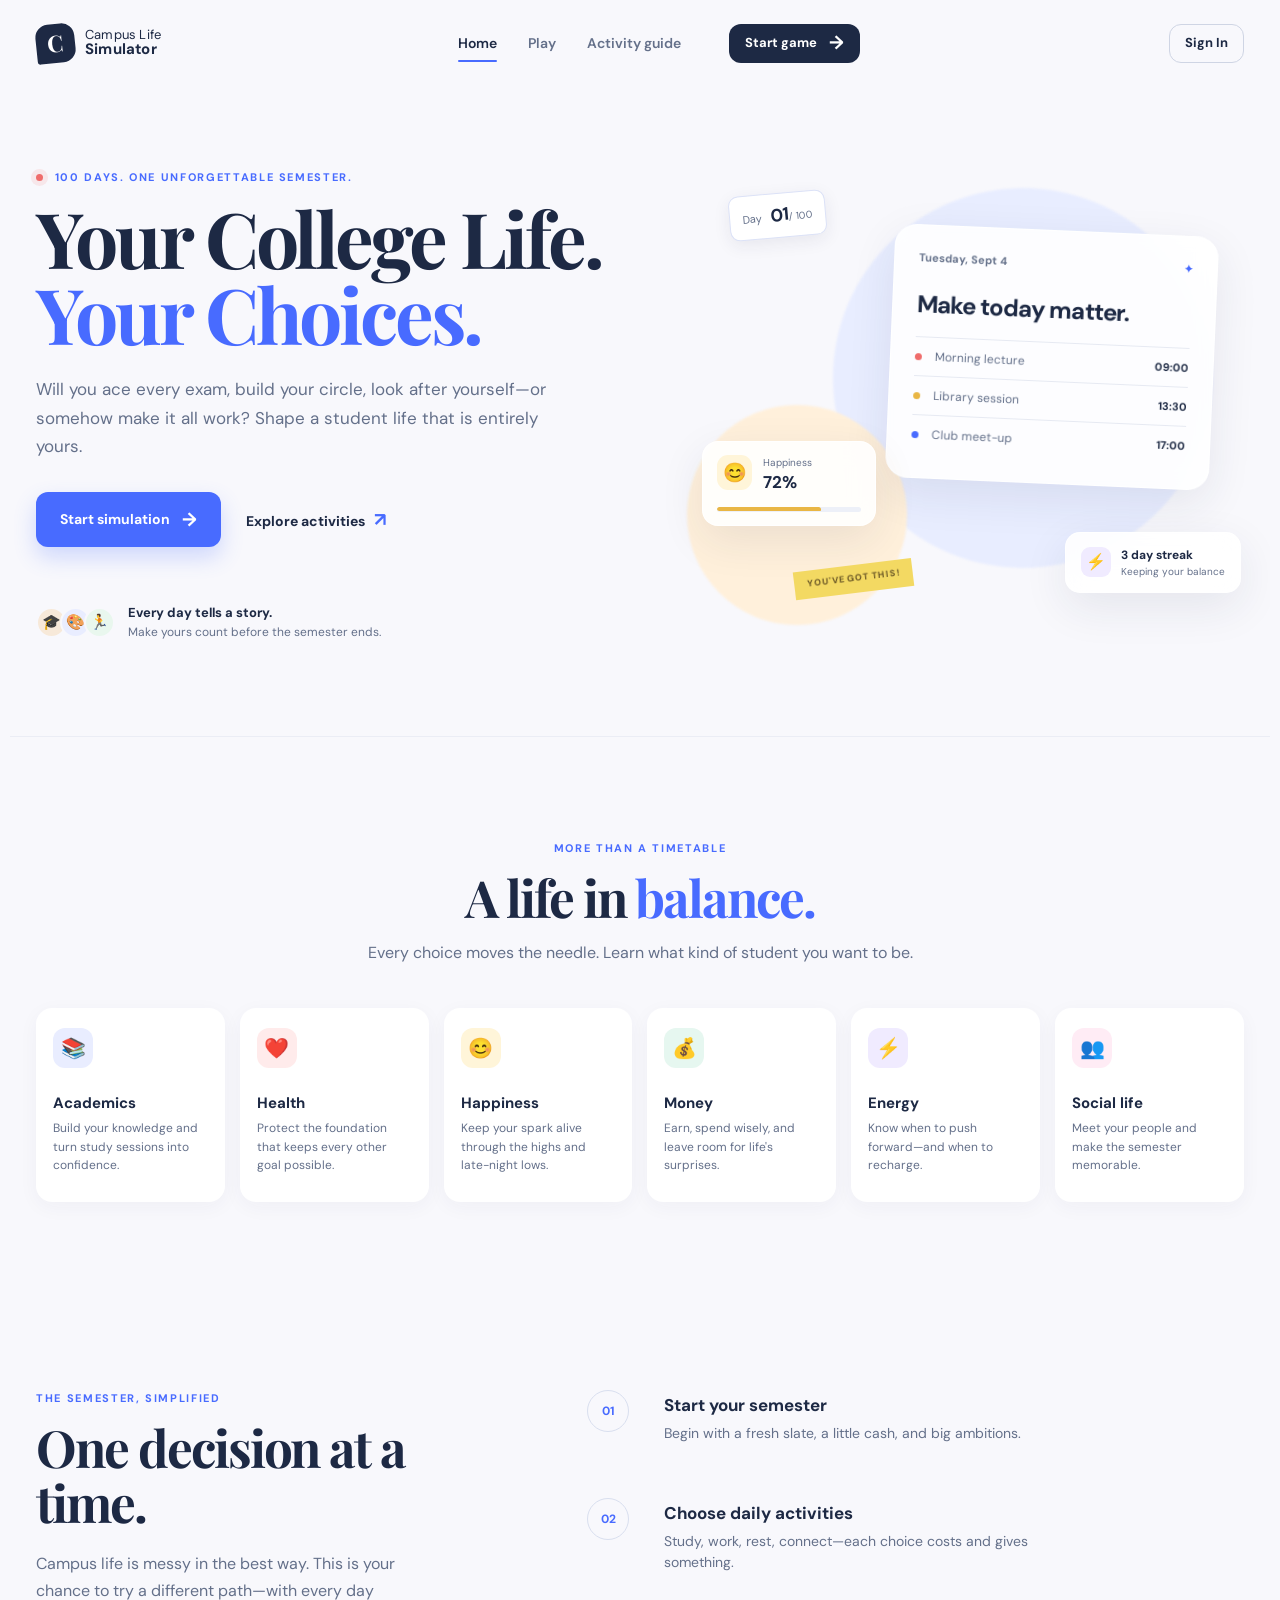
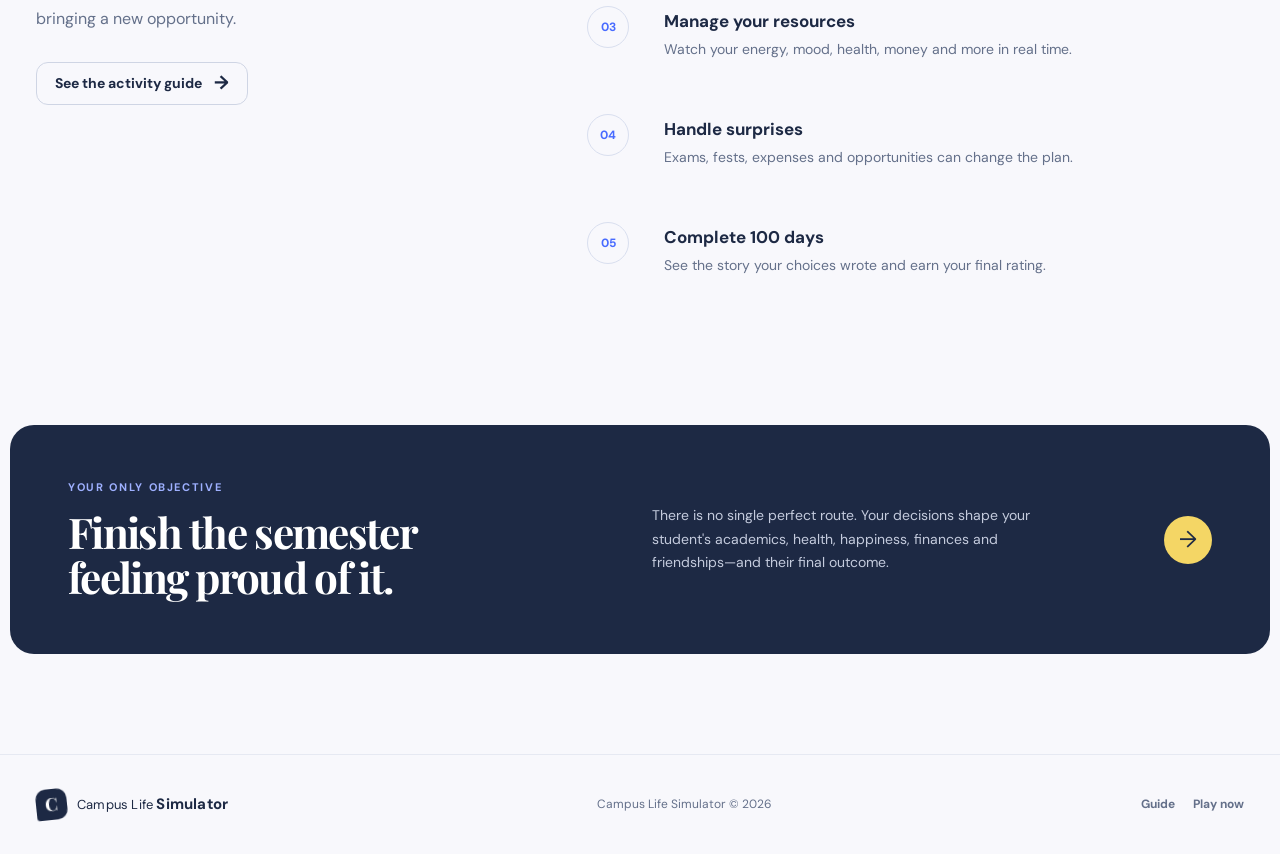
==== index.html @ 1b904d37 "Initial commit" ====
<!DOCTYPE html>
<html lang="en">
<head>
  <meta charset="UTF-8">
  <meta name="viewport" content="width=device-width, initial-scale=1.0">
  <meta name="description" content="Campus Life Simulator — balance your student life across 100 unforgettable days.">
  <title>Campus Life Simulator | Your Choices Matter</title>
  <link rel="preconnect" href="https://fonts.googleapis.com">
  <link rel="preconnect" href="https://fonts.gstatic.com" crossorigin>
  <link href="https://fonts.googleapis.com/css2?family=DM+Sans:wght@400;500;600;700&family=Playfair+Display:wght@600;700&display=swap" rel="stylesheet">
  <link rel="stylesheet" href="style.css">
</head>
<body data-page="home">
  <header class="site-header">
    <a class="brand" href="index.html" aria-label="Campus Life Simulator home"><span class="brand-mark">C</span><span>Campus Life<br><strong>Simulator</strong></span></a>
    <nav class="site-nav" aria-label="Primary navigation">
      <a class="active" href="index.html">Home</a>
      <a href="game.html">Play</a>
      <a href="activities.html">Activity guide</a>
    </nav>
    <button class="btn btn-small btn-dark" type="button" data-start-game>Start game <span>→</span></button>
  </header>

  <main>
    <section class="hero">
      <div class="hero-copy">
        <p class="eyebrow"><span class="pulse-dot"></span> 100 days. One unforgettable semester.</p>
        <h1>Your College Life.<br><em>Your Choices.</em></h1>
        <p class="hero-text">Will you ace every exam, build your circle, look after yourself—or somehow make it all work? Shape a student life that is entirely yours.</p>
        <div class="hero-actions">
          <button class="btn btn-primary btn-large" type="button" data-start-game>Start simulation <span>→</span></button>
          <a class="text-link" href="activities.html">Explore activities <span>↗</span></a>
        </div>
        <div class="hero-proof">
          <div class="avatar-stack" aria-hidden="true"><span>🎓</span><span>🎨</span><span>🏃</span></div>
          <p><strong>Every day tells a story.</strong><br>Make yours count before the semester ends.</p>
        </div>
      </div>
      <div class="hero-scene" aria-label="A snapshot of campus life">
        <div class="scene-orb orb-one"></div><div class="scene-orb orb-two"></div>
        <div class="day-chip">Day <strong>01</strong><span>/ 100</span></div>
        <div class="scene-card planner-card">
          <div class="card-topline"><span>Tuesday, Sept 4</span><span class="tiny-icon">✦</span></div>
          <h2>Make today matter.</h2>
          <div class="mini-task"><span class="task-dot coral"></span><span>Morning lecture</span><time>09:00</time></div>
          <div class="mini-task"><span class="task-dot gold"></span><span>Library session</span><time>13:30</time></div>
          <div class="mini-task"><span class="task-dot blue"></span><span>Club meet-up</span><time>17:00</time></div>
        </div>
        <div class="scene-card stat-float">
          <span class="floating-emoji">😊</span><div><small>Happiness</small><strong>72%</strong></div>
          <div class="tiny-bar"><i style="width:72%"></i></div>
        </div>
        <div class="scene-card streak-float"><span>⚡</span><div><strong>3 day streak</strong><small>Keeping your balance</small></div></div>
        <div class="tape-label">YOU'VE GOT THIS!</div>
      </div>
    </section>

    <section class="section feature-section" id="features">
      <div class="section-heading centered">
        <p class="eyebrow">More than a timetable</p>
        <h2>A life in <em>balance.</em></h2>
        <p>Every choice moves the needle. Learn what kind of student you want to be.</p>
      </div>
      <div class="feature-grid">
        <article class="feature-card accent-blue"><span class="feature-icon">📚</span><h3>Academics</h3><p>Build your knowledge and turn study sessions into confidence.</p></article>
        <article class="feature-card accent-red"><span class="feature-icon">❤️</span><h3>Health</h3><p>Protect the foundation that keeps every other goal possible.</p></article>
        <article class="feature-card accent-yellow"><span class="feature-icon">😊</span><h3>Happiness</h3><p>Keep your spark alive through the highs and late-night lows.</p></article>
        <article class="feature-card accent-green"><span class="feature-icon">💰</span><h3>Money</h3><p>Earn, spend wisely, and leave room for life's surprises.</p></article>
        <article class="feature-card accent-purple"><span class="feature-icon">⚡</span><h3>Energy</h3><p>Know when to push forward—and when to recharge.</p></article>
        <article class="feature-card accent-pink"><span class="feature-icon">👥</span><h3>Social life</h3><p>Meet your people and make the semester memorable.</p></article>
      </div>
    </section>

    <section class="section how-section">
      <div class="how-copy">
        <p class="eyebrow">The semester, simplified</p>
        <h2>One decision at a time.</h2>
        <p>Campus life is messy in the best way. This is your chance to try a different path—with every day bringing a new opportunity.</p>
        <a class="btn btn-outline" href="activities.html">See the activity guide <span>→</span></a>
      </div>
      <ol class="steps-list">
        <li><span>01</span><div><h3>Start your semester</h3><p>Begin with a fresh slate, a little cash, and big ambitions.</p></div></li>
        <li><span>02</span><div><h3>Choose daily activities</h3><p>Study, work, rest, connect—each choice costs and gives something.</p></div></li>
        <li><span>03</span><div><h3>Manage your resources</h3><p>Watch your energy, mood, health, money and more in real time.</p></div></li>
        <li><span>04</span><div><h3>Handle surprises</h3><p>Exams, fests, expenses and opportunities can change the plan.</p></div></li>
        <li><span>05</span><div><h3>Complete 100 days</h3><p>See the story your choices wrote and earn your final rating.</p></div></li>
      </ol>
    </section>

    <section class="objective-banner">
      <div><p class="eyebrow">Your only objective</p><h2>Finish the semester<br>feeling proud of it.</h2></div>
      <p>There is no single perfect route. Your decisions shape your student's academics, health, happiness, finances and friendships—and their final outcome.</p>
      <button class="round-arrow" data-start-game type="button" aria-label="Start your simulation">→</button>
    </section>
  </main>

  <footer class="site-footer"><a class="brand footer-brand" href="index.html"><span class="brand-mark">C</span><span>Campus Life <strong>Simulator</strong></span></a><p>Campus Life Simulator © 2026</p><div><a href="activities.html">Guide</a><button class="footer-play" type="button" data-start-game>Play now</button></div></footer>
  <div class="modal-backdrop" id="profile-modal" aria-hidden="true">
    <section class="event-modal profile-modal" role="dialog" aria-modal="true" aria-labelledby="profile-title">
      <div class="event-icon">🎓</div>
      <p class="eyebrow">Before your semester begins</p>
      <h2 id="profile-title">Tell us about you.</h2>
      <p>Create your student profile to begin the simulation. It is saved only in this browser.</p>
      <form id="profile-form" class="profile-form">
        <label>What should we call you?<input id="student-name" name="name" type="text" maxlength="32" autocomplete="given-name" placeholder="Your first name" required></label>
        <label>College / university<input id="student-college" name="college" type="text" maxlength="60" autocomplete="organization" placeholder="e.g. Sunrise University" required></label>
        <div class="profile-form-row"><label>Course<input id="student-course" name="course" type="text" maxlength="50" placeholder="e.g. B.Tech CSE" required></label><label>Year<select id="student-year" name="year" required><option value="" selected disabled>Select</option><option>1st year</option><option>2nd year</option><option>3rd year</option><option>4th year</option><option>Postgraduate</option></select></label></div>
        <label>Starting Available Amount (₹)<input id="student-money" name="money" type="number" min="0" max="1000000" step="100" placeholder="e.g. 5000" value="5000" required></label>
        <button class="btn btn-primary btn-large" type="submit">Begin my semester <span>→</span></button>
      </form>
    </section>
  </div>
  <script src="script.js"></script>
</body>
</html>
---- style.css ----
/* Campus Life Simulator — global design system */
:root { --ink:#1d2944; --ink-soft:#64708a; --paper:#f8f8fc; --white:#fff; --line:#e6e9f2; --blue:#486bff; --blue-soft:#e9edff; --purple:#8762ed; --purple-soft:#f0ebff; --coral:#ef6c6b; --coral-soft:#ffebeb; --yellow:#e9b644; --yellow-soft:#fff5d9; --green:#38a87e; --green-soft:#e6f7f0; --orange:#f19154; --orange-soft:#fff0e6; --pink:#db6fa8; --pink-soft:#ffecf5; --shadow:0 14px 45px rgba(32,43,77,.09); --shadow-lift:0 21px 55px rgba(32,43,77,.15); }
* { box-sizing:border-box; }
[hidden] { display:none !important; }
html { scroll-behavior:smooth; }
body { margin:0; min-width:320px; color:var(--ink); background:var(--paper); font-family:"DM Sans",sans-serif; font-size:16px; line-height:1.5; }
button,a { font:inherit; } button { cursor:pointer; } a { color:inherit; text-decoration:none; } h1,h2,h3,p { margin-top:0; } h1,h2 { font-family:"Playfair Display",serif; letter-spacing:-.04em; } h1 { font-size:clamp(3rem,6vw,5.35rem); line-height:.99; } h2 { font-size:clamp(2rem,4vw,3.35rem); line-height:1.08; } h3 { line-height:1.2; } em { color:var(--blue); font-style:normal; } .site-header,.game-header { min-height:86px; max-width:1320px; margin:0 auto; padding:16px 36px; display:flex; align-items:center; justify-content:space-between; gap:24px; } .brand { display:inline-flex; align-items:center; gap:10px; font-size:13px; line-height:1.05; letter-spacing:.015em; white-space:nowrap; } .brand strong { font-size:15px; } .brand-mark { width:39px; height:39px; display:grid; place-items:center; border-radius:13px 13px 13px 3px; background:var(--ink); color:var(--white); font-family:"Playfair Display",serif; font-size:23px; font-weight:700; transform:rotate(-6deg); } .site-nav { display:flex; align-items:center; gap:31px; margin-left:auto; margin-right:24px; color:var(--ink-soft); font-size:14px; font-weight:600; } .site-nav a { position:relative; transition:color .2s ease; } .site-nav a:hover,.site-nav .active { color:var(--ink); } .site-nav .active:after { content:""; position:absolute; height:2px; background:var(--blue); left:0; right:0; bottom:-8px; border-radius:2px; }
.btn { min-height:43px; display:inline-flex; align-items:center; justify-content:center; gap:12px; border:1px solid transparent; border-radius:12px; padding:10px 18px; font-size:14px; font-weight:700; transition:transform .2s ease,box-shadow .2s ease,background .2s ease; } .btn:hover { transform:translateY(-2px); box-shadow:0 9px 18px rgba(30,43,77,.12); } .btn span { font-size:19px; line-height:0; } .btn-small { min-height:39px; padding:8px 15px; font-size:13px; } .btn-large { min-height:55px; padding:14px 23px; font-size:14px; } .btn-dark { background:var(--ink); color:white; } .btn-primary { background:var(--blue); color:white; box-shadow:0 10px 22px rgba(72,107,255,.24); } .btn-outline { border-color:#cfd5e4; background:transparent; color:var(--ink); } .eyebrow { margin-bottom:13px; color:var(--blue); font-size:11px; font-weight:700; text-transform:uppercase; letter-spacing:.15em; } .pulse-dot { width:7px; height:7px; display:inline-block; margin-right:7px; border-radius:50%; background:var(--coral); box-shadow:0 0 0 5px rgba(239,108,107,.12); }
/* Landing page */
.hero { min-height:650px; max-width:1260px; margin:0 auto; padding:75px 26px 87px; display:grid; grid-template-columns:1.03fr .97fr; align-items:center; gap:50px; overflow:hidden; } .hero-copy { max-width:590px; } .hero h1 { margin-bottom:24px; } .hero-text { max-width:510px; margin-bottom:31px; color:var(--ink-soft); font-size:17px; line-height:1.7; } .hero-actions { display:flex; align-items:center; gap:25px; } .text-link { color:var(--ink); font-size:14px; font-weight:700; } .text-link span { margin-left:6px; color:var(--blue); font-size:19px; } .hero-proof { display:flex; align-items:center; gap:13px; margin-top:56px; color:var(--ink-soft); font-size:12px; } .hero-proof p { margin:0; } .hero-proof strong { color:var(--ink); font-size:13px; } .avatar-stack { display:flex; padding-left:7px; } .avatar-stack span { width:31px; height:31px; display:grid; place-items:center; margin-left:-7px; border:2px solid var(--paper); border-radius:50%; background:#f7e9d9; font-size:15px; } .avatar-stack span:nth-child(2) { background:#e9edff; }.avatar-stack span:nth-child(3) { background:#e9f7ee; }
.hero-scene { height:450px; position:relative; isolation:isolate; } .scene-orb { position:absolute; border-radius:50%; filter:blur(1px); z-index:-1; }.orb-one { width:380px;height:380px;right:31px;top:8px;background:#e8edff; }.orb-two { width:220px;height:220px;left:5px;bottom:5px;background:#fff0db; }.scene-card { position:absolute; background:rgba(255,255,255,.88); border:1px solid rgba(255,255,255,.85); box-shadow:var(--shadow); backdrop-filter:blur(12px); }.planner-card { top:50px; right:30px; width:324px; padding:24px; border-radius:22px; transform:rotate(2.5deg); }.card-topline { display:flex; justify-content:space-between; margin-bottom:25px; color:var(--ink-soft); font-size:11px; font-weight:700; }.tiny-icon { color:var(--blue); }.planner-card h2 { margin-bottom:20px; font-family:"DM Sans",sans-serif; font-size:24px; letter-spacing:-.04em; }.mini-task { display:grid; grid-template-columns:11px 1fr auto; align-items:center; gap:9px; padding:10px 0; border-top:1px solid var(--line); color:var(--ink-soft); font-size:12px; }.mini-task time { color:var(--ink); font-size:11px; font-weight:700; }.task-dot { width:7px;height:7px;border-radius:50%; }.task-dot.coral{background:var(--coral)}.task-dot.gold{background:var(--yellow)}.task-dot.blue{background:var(--blue)}.day-chip { position:absolute; top:13px; left:47px; padding:8px 12px; border:1px solid #dce2f7; border-radius:10px; background:white; box-shadow:0 5px 17px rgba(32,43,77,.08); color:var(--ink-soft); font-size:11px; transform:rotate(-5deg); }.day-chip strong { margin-left:6px; color:var(--ink); font-size:18px; }.day-chip span { font-size:10px; }.stat-float { left:20px; bottom:105px; width:174px; padding:13px 14px; border-radius:16px; display:grid; grid-template-columns:36px 1fr; column-gap:10px; }.floating-emoji { width:35px;height:35px;display:grid;place-items:center;border-radius:11px;background:var(--yellow-soft);font-size:19px; }.stat-float small,.streak-float small{display:block;color:var(--ink-soft);font-size:10px;}.stat-float strong { font-size:17px; }.tiny-bar { grid-column:1/-1; height:5px; overflow:hidden; margin-top:11px; border-radius:5px; background:#edf0f8; }.tiny-bar i { display:block;height:100%;border-radius:inherit;background:var(--yellow); }.streak-float { display:flex; align-items:center; gap:10px; right:3px; bottom:37px; padding:13px 15px; border-radius:15px; }.streak-float > span { width:30px;height:30px;display:grid;place-items:center;border-radius:9px;background:var(--purple-soft); }.streak-float strong{display:block;font-size:12px;}.tape-label { position:absolute; left:112px; bottom:38px; padding:7px 13px; background:#f3d962; color:#695625; font-size:9px; font-weight:700; letter-spacing:.1em; transform:rotate(-7deg); }
.section { max-width:1260px; margin:0 auto; padding:103px 26px; }.feature-section { border-top:1px solid #ebedf5; }.section-heading { max-width:600px; margin-bottom:42px; }.section-heading.centered { margin-right:auto; margin-left:auto; text-align:center; }.section-heading h2 { margin-bottom:15px; }.section-heading > p:last-child { color:var(--ink-soft); line-height:1.65; }.feature-grid { display:grid; grid-template-columns:repeat(6,1fr); gap:15px; }.feature-card { min-height:194px; padding:20px 17px; border-radius:16px; background:white; box-shadow:0 5px 20px rgba(36,47,82,.045); transition:transform .25s ease,box-shadow .25s ease; }.feature-card:hover { transform:translateY(-6px); box-shadow:var(--shadow); }.feature-icon { width:40px;height:40px;display:grid;place-items:center;margin-bottom:26px;border-radius:12px;font-size:20px; }.feature-card h3 { margin-bottom:7px; font-size:15px; }.feature-card p { margin:0; color:var(--ink-soft); font-size:12px; line-height:1.55; }.accent-blue .feature-icon{background:var(--blue-soft)}.accent-red .feature-icon{background:var(--coral-soft)}.accent-yellow .feature-icon{background:var(--yellow-soft)}.accent-green .feature-icon{background:var(--green-soft)}.accent-purple .feature-icon{background:var(--purple-soft)}.accent-pink .feature-icon{background:var(--pink-soft)}
.how-section { display:grid; grid-template-columns:.82fr 1.18fr; gap:95px; align-items:start; padding-top:85px; padding-bottom:95px; }.how-copy { position:sticky; top:25px; }.how-copy h2 { margin-bottom:20px; }.how-copy > p:not(.eyebrow) { max-width:380px; margin-bottom:30px; color:var(--ink-soft); line-height:1.7; }.steps-list { margin:0; padding:0; list-style:none; counter-reset:step; }.steps-list li { display:grid; grid-template-columns:57px 1fr; gap:20px; min-height:108px; padding-bottom:25px; }.steps-list li>span { width:42px;height:42px;display:grid;place-items:center;border:1px solid #d9dfef;border-radius:50%;color:var(--blue);font-size:12px;font-weight:700; }.steps-list h3 { margin:5px 0 7px; font-size:17px; }.steps-list p { max-width:430px; margin:0; color:var(--ink-soft); font-size:14px; }.objective-banner { max-width:1260px; margin:0 auto 100px; padding:54px 58px; display:grid; grid-template-columns:1.1fr .95fr auto; align-items:center; gap:55px; border-radius:24px; background:var(--ink); color:white; }.objective-banner .eyebrow { color:#9eb0ff; }.objective-banner h2 { margin:0; font-size:clamp(2rem,3.3vw,3rem); }.objective-banner>p { max-width:390px; margin:0; color:#c4cbdd; font-size:14px; line-height:1.7; }.round-arrow { width:48px;height:48px;border:0;border-radius:50%;background:#f4d665;color:var(--ink);font-size:23px;transition:transform .2s ease; }.round-arrow:hover { transform:rotate(-20deg) scale(1.08); }.site-footer { max-width:1320px; min-height:100px; margin:0 auto; padding:25px 36px; border-top:1px solid var(--line); display:flex; align-items:center; justify-content:space-between; gap:22px; color:var(--ink-soft); font-size:12px; }.footer-brand { color:var(--ink); }.footer-brand .brand-mark { width:31px;height:31px;border-radius:10px 10px 10px 3px;font-size:18px; }.site-footer p { margin:0; }.site-footer div:last-child { display:flex; gap:18px; font-weight:700; }.site-footer a:hover { color:var(--blue); }
/* Game dashboard */
.game-header { max-width:none; min-height:77px; padding:13px max(28px,calc((100vw - 1370px)/2)); border-bottom:1px solid var(--line); background:rgba(255,255,255,.83); backdrop-filter:blur(12px); }.semester-status { display:flex; align-items:center; gap:17px; margin-left:auto; }.status-caption { display:block; margin-bottom:1px; color:var(--ink-soft); font-size:10px; font-weight:700; text-transform:uppercase; letter-spacing:.09em; }.semester-status strong { font-size:14px; }.semester-status strong span { color:var(--ink-soft); font-weight:500; }.header-progress { width:133px; height:7px; overflow:hidden; border-radius:99px; background:#e9ecf4; }.header-progress i { display:block; width:0%;height:100%;border-radius:inherit;background:var(--blue);transition:width .5s ease; }.header-actions { display:flex; align-items:center; gap:18px; margin-left:25px; }.guide-link { color:var(--ink-soft); font-size:13px; font-weight:700; }.guide-link:hover { color:var(--blue); }.game-shell { max-width:1380px; margin:0 auto; padding:42px 28px 80px; }.game-intro { display:flex; align-items:end; justify-content:space-between; margin-bottom:34px; }.game-intro h1 { margin-bottom:8px; font-size:clamp(2.5rem,4vw,4rem); }.game-intro p:not(.eyebrow) { margin:0; color:var(--ink-soft); font-size:14px; }.day-card { min-width:132px; padding:13px 18px; display:grid; grid-template-columns:auto auto; align-items:end; column-gap:6px; border-radius:17px; background:var(--ink); color:white; }.day-card-label { grid-column:1/-1; margin-bottom:2px; color:#b8c3df; font-size:9px; font-weight:700; letter-spacing:.11em; }.day-card strong { font-size:31px; line-height:1; }.day-card>span:last-child { padding-bottom:2px; color:#b8c3df; font-size:11px; }.dashboard-layout { display:grid; grid-template-columns:310px 1fr; gap:24px; align-items:start; }.status-panel,.actions-panel { border:1px solid var(--line); border-radius:20px; background:white; box-shadow:0 5px 20px rgba(36,47,82,.035); }.status-panel { position:sticky; top:20px; padding:23px 20px 17px; }.actions-panel { padding:27px; }.panel-heading { display:flex; justify-content:space-between; align-items:start; gap:15px; }.panel-heading .eyebrow { margin-bottom:5px; font-size:9px; }.panel-heading h2 { margin:0; font-family:"DM Sans",sans-serif; font-size:20px; letter-spacing:-.04em; }.live-label { display:flex; align-items:center; gap:5px; padding-top:4px; color:var(--green); font-size:10px; font-weight:700; }.live-label i { width:6px;height:6px;border-radius:50%;background:var(--green); }.stat-list { margin:22px 0 16px; }.stat-row { display:flex; align-items:center; gap:9px; padding:9px 0; }.stat-icon { flex:0 0 auto; width:31px; height:31px; display:grid; place-items:center; border-radius:10px; background:#f2f4fa; font-size:16px; }.stat-info { flex:1; min-width:0; }.stat-info>div:first-child { display:flex; justify-content:space-between; align-items:center; margin-bottom:5px; color:var(--ink-soft); font-size:12px; font-weight:600; }.stat-info strong { color:var(--ink); font-size:12px; }.stat-track { height:6px; overflow:hidden; border-radius:99px; background:#edf0f6; }.stat-track i { display:block; width:50%; height:100%; border-radius:inherit; background:var(--blue); transition:width .45s ease,background .3s ease; }.stat-row[data-stat="health"] .stat-track i {background:var(--coral)}.stat-row[data-stat="happiness"] .stat-track i {background:var(--yellow)}.stat-row[data-stat="sleep"] .stat-track i {background:var(--purple)}.stat-row[data-stat="energy"] .stat-track i {background:#f4914e}.stat-row[data-stat="social"] .stat-track i {background:var(--pink)} .money-card { display:grid; grid-template-columns:31px 1fr; column-gap:9px; padding:13px; border-radius:13px; background:var(--green-soft); }.money-card .stat-icon { background:rgba(255,255,255,.72); }.money-card>div span { display:block; color:#4c806e; font-size:10px; font-weight:700; }.money-card strong { display:block; font-size:18px; letter-spacing:-.03em; }.money-card small { grid-column:1/-1; margin-top:7px; color:#679a88; font-size:10px; }.action-heading { margin-bottom:23px; }.action-count { margin:3px 0 0; color:var(--ink-soft); text-align:right; font-size:11px; line-height:1.45; }.action-count strong { color:var(--blue); }.activity-grid { display:grid; grid-template-columns:repeat(3,1fr); gap:14px; }.activity-card { min-height:268px; padding:17px; display:flex; flex-direction:column; border:1px solid var(--line); border-radius:15px; background:#fff; transition:transform .2s ease,box-shadow .2s ease,border .2s ease; }.activity-card:hover { position:relative; z-index:1; transform:translateY(-4px); border-color:#d3dbfa; box-shadow:var(--shadow); }.activity-card-top { display:flex; justify-content:space-between; align-items:center; margin-bottom:18px; }.activity-icon,.library-icon { width:39px;height:39px;display:grid;place-items:center;border-radius:12px;font-size:19px; }.blue-bg{background:var(--blue-soft)}.purple-bg{background:var(--purple-soft)}.red-bg{background:var(--coral-soft)}.yellow-bg{background:var(--yellow-soft)}.green-bg{background:var(--green-soft)}.orange-bg{background:var(--orange-soft)}.teal-bg{background:#e2f7f6}.pink-bg{background:var(--pink-soft)}.activity-tag { color:#9ba5bd; font-size:8px; font-weight:700; letter-spacing:.11em; }.activity-card h3 { margin-bottom:7px; font-size:17px; letter-spacing:-.03em; }.activity-card>p { min-height:40px; margin-bottom:11px; color:var(--ink-soft); font-size:11px; line-height:1.5; }.effect-list { display:flex; flex-wrap:wrap; gap:5px 8px; min-height:36px; margin-top:auto; margin-bottom:13px; font-size:10px; font-weight:700; }.positive { color:#21946a; }.negative { color:#cf6264; }.activity-card button { min-height:37px; width:100%; border:0; border-radius:9px; background:#f0f3fa; color:var(--ink); font-size:11px; font-weight:700; transition:background .2s,color .2s; }.activity-card button:hover { background:var(--blue); color:#fff; }.activity-card button span { margin-left:4px; font-size:16px; }.extra-activity { display:none; }
/* Modals and notifications */
.toast { position:fixed; z-index:20; right:24px; bottom:24px; max-width:360px; display:flex; align-items:start; gap:11px; padding:14px 14px 14px 12px; border:1px solid #e2e6f1; border-radius:15px; background:white; box-shadow:var(--shadow-lift); opacity:0; transform:translateY(18px); pointer-events:none; transition:opacity .25s ease,transform .25s ease; }.toast.visible { opacity:1; transform:translateY(0); pointer-events:auto; }.toast-icon { width:31px;height:31px;display:grid;place-items:center;border-radius:9px;background:var(--blue-soft);color:var(--blue); }.toast strong { display:block; margin-bottom:2px; font-size:12px; }.toast p { margin:0; color:var(--ink-soft); font-size:11px; line-height:1.4; }.toast button,.modal-close { border:0; background:transparent; color:#8c96ab; font-size:22px; line-height:1; }.toast button { margin-left:5px; }.modal-backdrop { position:fixed; inset:0; z-index:30; display:grid; place-items:center; padding:20px; background:rgba(22,32,57,.43); opacity:0; pointer-events:none; transition:opacity .2s ease; }.modal-backdrop.open { opacity:1; pointer-events:auto; }.event-modal { width:min(440px,100%); position:relative; padding:36px; border-radius:23px; background:white; box-shadow:0 25px 70px rgba(12,18,35,.28); text-align:center; transform:translateY(15px) scale(.97); transition:transform .22s ease; }.modal-backdrop.open .event-modal { transform:translateY(0) scale(1); }.modal-close { position:absolute; right:15px; top:14px; }.event-icon { width:59px;height:59px;display:grid;place-items:center;margin:0 auto 15px;border-radius:19px;background:var(--blue-soft);font-size:29px; }.event-modal h2 { margin-bottom:10px; font-family:"DM Sans",sans-serif; font-size:25px; }.event-modal>p:not(.eyebrow) { margin:0 auto 20px; color:var(--ink-soft); font-size:14px; line-height:1.6; }.event-effects { display:flex; justify-content:center; flex-wrap:wrap; gap:7px; margin-bottom:24px; }.effect-pill { padding:6px 9px; border-radius:8px; background:#f2f4f9; font-size:11px; font-weight:700; }.effect-pill.positive { background:var(--green-soft); }.effect-pill.negative { background:var(--coral-soft); }.modal-button { min-width:175px; }.compact-modal { max-width:405px; }.compact-modal .event-icon { color:var(--blue); font-size:27px; }.modal-actions { display:flex; justify-content:center; gap:10px; }.modal-actions .btn { min-width:130px; }
/* Guide */
.guide-hero { max-width:860px; margin:0 auto; padding:105px 26px 89px; text-align:center; }.guide-hero h1 { margin-bottom:20px; }.guide-hero>p:not(.eyebrow) { max-width:620px; margin:0 auto 29px; color:var(--ink-soft); font-size:16px; line-height:1.7; }.library-section { padding-top:50px; }.library-grid { display:grid; grid-template-columns:repeat(2,1fr); gap:14px; }.library-card { display:grid; grid-template-columns:46px 1fr; gap:0 14px; padding:19px; border:1px solid var(--line); border-radius:16px; background:white; transition:box-shadow .2s ease,transform .2s ease; }.library-card:hover { transform:translateY(-3px);box-shadow:var(--shadow); }.library-icon { width:42px;height:42px; }.library-card h3 { margin:1px 0 5px; font-size:16px; }.library-card p { margin:0; color:var(--ink-soft); font-size:12px; line-height:1.48; }.library-card dl { grid-column:1/-1; display:grid; grid-template-columns:1fr 1fr; gap:10px; margin:17px 0 0; padding-top:13px; border-top:1px solid var(--line); }.library-card dl div+div { border-left:1px solid var(--line); padding-left:11px; }.library-card dt { margin-bottom:3px; color:#99a2b5; font-size:9px; font-weight:700; text-transform:uppercase; letter-spacing:.08em; }.library-card dd { margin:0; font-size:10px; font-weight:700; }.strategy-section { max-width:1260px; margin:5px auto 100px; padding:60px 58px; display:grid; grid-template-columns:.72fr 1.28fr; gap:58px; border-radius:23px; background:#ecefff; }.strategy-intro h2 { margin-bottom:15px; font-size:clamp(2rem,3.4vw,3.1rem); }.strategy-intro>p:not(.eyebrow) { max-width:340px; margin:0; color:var(--ink-soft); font-size:14px; line-height:1.65; }.tip-grid { display:grid; grid-template-columns:repeat(2,1fr); gap:10px; }.tip-grid article { min-height:130px; padding:16px; border-radius:13px; background:rgba(255,255,255,.75); }.tip-grid span { color:var(--blue); font-size:10px; font-weight:700; }.tip-grid h3 { margin:11px 0 6px; font-size:14px; }.tip-grid p { margin:0; color:var(--ink-soft); font-size:11px; line-height:1.5; }
/* Results */
.results-shell { max-width:1100px; margin:0 auto; padding:66px 26px 85px; }.results-hero { text-align:center; }.results-hero h1 { margin-bottom:31px; font-size:clamp(2.8rem,5vw,4.5rem); }.score-orbit { position:relative; width:207px; height:231px; margin:0 auto 4px; display:grid; place-items:center; }.score-orbit:before,.score-orbit:after { content:"";position:absolute;border-radius:50%; }.score-orbit:before { width:226px;height:226px;border:1px dashed #cdd5fb; }.score-orbit:after { width:260px;height:260px;border:1px solid rgba(72,107,255,.09); }.score-ring { position:relative; z-index:1; width:179px;height:179px;display:grid;place-items:center;border-radius:50%;background:conic-gradient(var(--blue) var(--score-progress,60%),#e8ecf9 0); }.score-ring:before { content:"";position:absolute;inset:10px;border-radius:50%;background:white; }.score-ring>div { position:relative;z-index:1;display:flex;align-items:baseline;gap:3px; }.score-ring strong { font-family:"Playfair Display",serif;font-size:53px;letter-spacing:-.06em;line-height:1; }.score-ring span { color:var(--ink-soft);font-size:11px; }.score-orbit p { position:absolute; bottom:-12px; z-index:2; margin:0; color:var(--ink-soft); font-size:11px; font-weight:700; text-transform:uppercase; letter-spacing:.1em; }.rating-pill { display:inline-block; margin-top:30px; padding:8px 14px; border-radius:99px; background:var(--yellow-soft); color:#927028; font-size:13px; font-weight:700; }.result-summary { max-width:520px; margin:18px auto 0; color:var(--ink-soft); font-size:15px; line-height:1.65; }.result-stats-section { margin-top:65px; padding-top:30px; border-top:1px solid var(--line); }.result-section-heading { display:flex; justify-content:space-between; align-items:end; margin-bottom:22px; }.result-section-heading .eyebrow { margin-bottom:5px; font-size:9px; }.result-section-heading h2 { margin:0; font-family:"DM Sans",sans-serif; font-size:23px; letter-spacing:-.045em; }.result-section-heading>p { max-width:250px; margin:0; color:var(--ink-soft); text-align:right; font-size:12px; }.results-grid { display:grid; grid-template-columns:repeat(4,1fr); gap:13px; }.results-grid article { min-height:145px; padding:17px; display:flex; flex-direction:column; border:1px solid var(--line); border-radius:15px; background:white; }.results-grid article>span { margin-bottom:auto; font-size:21px; }.results-grid small { display:block; color:var(--ink-soft); font-size:10px; font-weight:600; }.results-grid strong { display:block; margin:2px 0 9px; font-size:24px; letter-spacing:-.05em; }.result-bar { width:100%; height:5px; overflow:hidden; border-radius:99px; background:#e9edf6; }.result-bar:after { content:"";display:block;width:var(--result-width,50%);height:100%;border-radius:inherit;background:var(--bar-color,var(--blue));transition:width .6s ease; }.result-bar.blue{--bar-color:var(--blue)}.result-bar.red{--bar-color:var(--coral)}.result-bar.yellow{--bar-color:var(--yellow)}.result-bar.purple{--bar-color:var(--purple)}.result-bar.pink{--bar-color:var(--pink)}.result-bar.green{--bar-color:var(--green)}.result-bar.orange{--bar-color:var(--orange)}.days-result { grid-column:span 2; }.results-actions { display:flex; justify-content:center; gap:12px; margin-top:48px; }
.footer-play { padding:0; border:0; background:transparent; color:inherit; font:inherit; font-weight:700; cursor:pointer; }.footer-play:hover { color:var(--blue); }
.profile-modal { max-width:485px; padding:31px 34px 34px; }.profile-modal .event-icon { margin-bottom:11px; }.profile-form { display:grid; gap:13px; margin-top:23px; text-align:left; }.profile-form label { display:grid; gap:6px; color:var(--ink); font-size:11px; font-weight:700; }.profile-form input,.profile-form select { width:100%; height:42px; border:1px solid #dce1ed; border-radius:9px; outline:0; padding:0 12px; color:var(--ink); background:white; font:500 13px "DM Sans",sans-serif; transition:border .2s ease,box-shadow .2s ease; }.profile-form input::placeholder { color:#a0a9bc; }.profile-form input:focus,.profile-form select:focus { border-color:var(--blue); box-shadow:0 0 0 3px rgba(72,107,255,.12); }.profile-form-row { display:grid; grid-template-columns:1fr .72fr; gap:11px; }.profile-form .btn { width:100%; margin-top:5px; }
.day-card { min-width:145px; }.day-card small { grid-column:1/-1; margin-top:7px; padding-top:7px; border-top:1px solid rgba(255,255,255,.13); color:#b8c3df; font-size:9px; font-weight:700; letter-spacing:.05em; }
@media (min-width:1150px) { .extra-activity { display:flex; } }
@media (max-width:1050px) { .feature-grid { grid-template-columns:repeat(3,1fr); }.dashboard-layout { grid-template-columns:270px 1fr; }.activity-grid { grid-template-columns:repeat(2,1fr); }.extra-activity { display:flex; }.strategy-section { margin-right:26px;margin-left:26px; }.objective-banner { margin-right:26px;margin-left:26px; } }
@media (max-width:760px) { .site-header,.game-header { min-height:72px; padding:12px 18px; }.site-nav { display:none; }.brand { font-size:11px; }.brand strong { font-size:13px; }.brand-mark { width:34px;height:34px;font-size:20px; }.hero { min-height:0; padding:56px 22px 67px; grid-template-columns:1fr; gap:25px; }.hero h1 { font-size:clamp(2.9rem,14vw,4.25rem); }.hero-text { font-size:15px; }.hero-actions { flex-wrap:wrap; gap:18px; }.hero-proof { margin-top:35px; }.hero-scene { height:354px; max-width:450px; width:100%; margin:0 auto; }.orb-one { width:288px;height:288px;right:8px; }.planner-card { top:39px; right:5px; width:min(280px,75vw); padding:19px; }.planner-card h2 { font-size:20px; }.mini-task { padding:8px 0; }.day-chip { top:8px;left:0; }.stat-float { left:0;bottom:58px; }.streak-float { right:0;bottom:5px; }.tape-label { left:86px;bottom:5px; }.section { padding:66px 22px; }.feature-grid { grid-template-columns:repeat(2,1fr); gap:11px; }.feature-card { min-height:166px; padding:15px; }.feature-icon { margin-bottom:18px; }.how-section { grid-template-columns:1fr; gap:37px; }.how-copy { position:static; }.steps-list li { grid-template-columns:46px 1fr; min-height:90px; gap:12px; }.steps-list p { font-size:13px; }.objective-banner { margin:0 22px 62px; padding:34px 26px; grid-template-columns:1fr auto; gap:20px; }.objective-banner>p { grid-column:1/-1; }.site-footer { min-height:0; padding:27px 22px; flex-wrap:wrap; }.site-footer p { order:3;width:100%; }.site-footer div:last-child { margin-left:auto; }.semester-status { gap:8px; }.status-caption,.header-progress,.guide-link { display:none; }.header-actions { margin-left:0; }.game-shell { padding:28px 16px 62px; }.game-intro { align-items:center; margin-bottom:22px; }.game-intro h1 { font-size:2.45rem; }.game-intro p:not(.eyebrow) { font-size:12px; }.day-card { min-width:95px;padding:10px 11px;border-radius:13px; }.day-card strong { font-size:25px; }.dashboard-layout { display:flex; flex-direction:column; }.status-panel { position:static; width:100%; padding:19px 15px 13px; }.stat-list { display:grid; grid-template-columns:repeat(2,1fr); column-gap:12px; margin:14px 0 11px; }.stat-row { gap:7px;padding:6px 0; }.stat-icon { width:27px;height:27px;font-size:14px; }.money-card { margin-top:2px; }.actions-panel { padding:20px 14px; }.action-heading { margin-bottom:16px; }.action-count { display:none; }.activity-grid { grid-template-columns:1fr; gap:10px; }.activity-card { min-height:0; padding:14px; }.activity-card>p { min-height:auto; }.effect-list { min-height:0;margin-top:2px; }.activity-card-top { margin-bottom:10px; }.extra-activity { display:flex; }.toast { right:13px;bottom:13px;left:13px;max-width:none; }.event-modal { padding:30px 20px 24px; }.guide-hero { padding:68px 22px 55px; text-align:left; }.guide-hero h1 { font-size:clamp(2.8rem,12vw,3.8rem); }.library-section { padding-top:36px; }.library-grid { grid-template-columns:1fr; }.strategy-section { margin:0 16px 60px; padding:35px 21px; grid-template-columns:1fr; gap:30px; }.tip-grid { grid-template-columns:1fr; }.results-shell { padding:50px 17px 58px; }.results-hero h1 { font-size:clamp(2.75rem,12vw,3.8rem); }.score-orbit { transform:scale(.9);margin-top:-7px;margin-bottom:-6px; }.result-stats-section { margin-top:45px; }.result-section-heading { align-items:start; flex-direction:column; gap:9px; }.result-section-heading>p { text-align:left; }.results-grid { grid-template-columns:repeat(2,1fr); gap:9px; }.results-grid article { min-height:126px;padding:13px; }.results-grid strong { font-size:21px; }.days-result { grid-column:span 2; }.results-actions { flex-direction:column; margin-top:34px; }.results-actions .btn { width:100%; } }
@media (max-width:420px) { .header-actions .btn { padding:8px 10px; }.game-header .brand span:last-child { display:none; }.semester-status strong { font-size:12px; }.game-intro { align-items:end; }.game-intro h1 { font-size:2.1rem; }.day-card { min-width:77px; }.day-card>span:last-child { display:none; }.stat-list { column-gap:6px; }.stat-info>div:first-child { font-size:11px; }.feature-card p { font-size:11px; }.objective-banner h2 { font-size:1.8rem; }.library-card dl { grid-template-columns:1fr; gap:9px; }.library-card dl div+div { padding:9px 0 0;border-left:0;border-top:1px solid var(--line); }.site-footer div:last-child { margin-left:0; }.profile-modal { padding:27px 18px 22px; }.profile-form-row { grid-template-columns:1fr; } }
/* Login page */
.login-page { position:relative; min-height:100vh; display:flex; flex-direction:column; overflow:hidden; background:#0d1429; }
.login-bg { position:fixed; inset:0; z-index:0; overflow:hidden; }
.login-orb { position:absolute; border-radius:50%; filter:blur(80px); opacity:.45; will-change:transform; }
.login-orb-1 { width:520px; height:520px; top:-120px; left:-80px; background:radial-gradient(circle,#486bff 0%,#8762ed 100%); animation:orbFloat1 14s ease-in-out infinite; }
.login-orb-2 { width:400px; height:400px; bottom:-80px; right:-60px; background:radial-gradient(circle,#ef6c6b 0%,#f19154 100%); animation:orbFloat2 16s ease-in-out infinite; }
.login-orb-3 { width:280px; height:280px; top:40%; left:55%; background:radial-gradient(circle,#e9b644 0%,#38a87e 100%); animation:orbFloat3 18s ease-in-out infinite; }
.login-orb-4 { width:200px; height:200px; top:20%; right:25%; background:radial-gradient(circle,#db6fa8 0%,#8762ed 100%); animation:orbFloat4 12s ease-in-out infinite; }
.login-grid-overlay { position:absolute; inset:0; background-image:radial-gradient(rgba(255,255,255,.03) 1px,transparent 1px); background-size:32px 32px; }
@keyframes orbFloat1 { 0%,100%{transform:translate(0,0) scale(1)} 33%{transform:translate(40px,60px) scale(1.05)} 66%{transform:translate(-30px,30px) scale(.95)} }
@keyframes orbFloat2 { 0%,100%{transform:translate(0,0) scale(1)} 33%{transform:translate(-50px,-40px) scale(1.08)} 66%{transform:translate(30px,-20px) scale(.92)} }
@keyframes orbFloat3 { 0%,100%{transform:translate(0,0) scale(1)} 50%{transform:translate(-60px,40px) scale(1.1)} }
@keyframes orbFloat4 { 0%,100%{transform:translate(0,0)} 50%{transform:translate(40px,-50px)} }

.login-floaters { position:fixed; inset:0; z-index:1; pointer-events:none; }
.floater { position:absolute; font-size:22px; opacity:.18; animation:floaterDrift 20s ease-in-out infinite; }
.floater-1 { top:12%; left:8%; animation-delay:0s; animation-duration:22s; }
.floater-2 { top:25%; right:12%; animation-delay:-4s; animation-duration:18s; }
.floater-3 { bottom:30%; left:15%; animation-delay:-8s; animation-duration:24s; }
.floater-4 { bottom:15%; right:20%; animation-delay:-2s; animation-duration:20s; }
.floater-5 { top:55%; left:50%; animation-delay:-6s; animation-duration:26s; }
@keyframes floaterDrift { 0%,100%{transform:translateY(0) rotate(0deg)} 25%{transform:translateY(-18px) rotate(8deg)} 50%{transform:translateY(12px) rotate(-5deg)} 75%{transform:translateY(-8px) rotate(3deg)} }

.login-header { position:relative; z-index:10; padding:22px 32px; }
.login-header .brand { color:#fff; }
.login-header .brand-mark { background:rgba(255,255,255,.15); border:1px solid rgba(255,255,255,.12); backdrop-filter:blur(8px); }

.login-container { position:relative; z-index:10; flex:1; display:grid; grid-template-columns:1.05fr .95fr; align-items:center; gap:48px; max-width:1100px; width:100%; margin:0 auto; padding:0 32px 60px; }

.login-card { position:relative; width:100%; max-width:480px; padding:38px 36px 32px; border-radius:26px; background:rgba(255,255,255,.06); border:1px solid rgba(255,255,255,.1); backdrop-filter:blur(24px); box-shadow:0 25px 70px rgba(0,0,0,.35),0 0 0 1px rgba(255,255,255,.05) inset; overflow:hidden; }
.login-card-shine { position:absolute; top:-50%; left:-50%; width:200%; height:200%; background:conic-gradient(from 180deg at 50% 50%,transparent 0deg,rgba(255,255,255,.03) 60deg,transparent 120deg); animation:cardShine 8s linear infinite; pointer-events:none; }
@keyframes cardShine { 0%{transform:rotate(0deg)} 100%{transform:rotate(360deg)} }

.login-form-wrapper { display:none; animation:loginFadeIn .4s ease; }
.login-form-wrapper.active { display:block; }
@keyframes loginFadeIn { from{opacity:0;transform:translateY(12px)} to{opacity:1;transform:translateY(0)} }

.login-card-header { text-align:center; margin-bottom:28px; }
.login-icon-wrapper { width:62px; height:62px; display:grid; place-items:center; margin:0 auto 16px; border-radius:20px; background:linear-gradient(135deg,rgba(72,107,255,.2),rgba(135,98,237,.2)); border:1px solid rgba(255,255,255,.1); }
.login-main-icon { font-size:30px; }
.login-card-header .eyebrow { color:rgba(158,176,255,.8); margin-bottom:10px; }
.login-card-header h1 { font-size:clamp(1.65rem,3.5vw,2.15rem); line-height:1.1; color:#fff; margin-bottom:10px; }
.login-card-header em { color:#9eb0ff; }
.login-subtitle { color:rgba(196,203,221,.7); font-size:13px; margin:0; line-height:1.5; }

.login-form { display:grid; gap:16px; }
.input-group { display:grid; gap:5px; }
.input-group label { color:rgba(255,255,255,.65); font-size:11px; font-weight:700; letter-spacing:.02em; }
.input-wrapper { position:relative; display:flex; align-items:center; }
.input-icon { position:absolute; left:13px; font-size:14px; opacity:.5; pointer-events:none; z-index:1; }
.input-wrapper input { width:100%; height:46px; padding:0 44px 0 38px; border:1px solid rgba(255,255,255,.1); border-radius:12px; background:rgba(255,255,255,.05); color:#fff; font:500 13px "DM Sans",sans-serif; outline:none; transition:border .25s ease,box-shadow .25s ease,background .25s ease; }
.input-wrapper input::placeholder { color:rgba(255,255,255,.25); }
.input-wrapper input:focus { border-color:rgba(72,107,255,.6); box-shadow:0 0 0 3px rgba(72,107,255,.15); background:rgba(255,255,255,.08); }
.input-group.error .input-wrapper input { border-color:rgba(239,108,107,.6); box-shadow:0 0 0 3px rgba(239,108,107,.12); }
.input-group.success .input-wrapper input { border-color:rgba(56,168,126,.5); }
.input-error { min-height:16px; color:var(--coral); font-size:10px; font-weight:600; }
.toggle-password { position:absolute; right:6px; display:grid; place-items:center; width:32px; height:32px; border:0; border-radius:8px; background:transparent; cursor:pointer; transition:background .2s; z-index:1; }
.toggle-password:hover { background:rgba(255,255,255,.08); }
.eye-icon { font-size:14px; opacity:.4; }

.password-strength { display:flex; align-items:center; gap:8px; margin-top:2px; }
.strength-bars { display:flex; gap:4px; }
.strength-bars i { display:block; width:36px; height:4px; border-radius:4px; background:rgba(255,255,255,.1); transition:background .3s ease; }
.strength-bars.weak i:nth-child(1) { background:var(--coral); }
.strength-bars.fair i:nth-child(1),.strength-bars.fair i:nth-child(2) { background:var(--yellow); }
.strength-bars.good i:nth-child(1),.strength-bars.good i:nth-child(2),.strength-bars.good i:nth-child(3) { background:var(--orange); }
.strength-bars.strong i { background:var(--green); }
.strength-label { color:rgba(255,255,255,.4); font-size:10px; font-weight:600; }

.login-options { display:flex; justify-content:space-between; align-items:center; margin:2px 0; }
.remember-me { display:flex; align-items:center; gap:8px; color:rgba(255,255,255,.55); font-size:12px; cursor:pointer; }
.remember-me input { display:none; }
.custom-checkbox { width:16px; height:16px; border:1.5px solid rgba(255,255,255,.2); border-radius:5px; background:rgba(255,255,255,.04); display:grid; place-items:center; transition:all .2s ease; }
.remember-me input:checked + .custom-checkbox { background:var(--blue); border-color:var(--blue); }
.remember-me input:checked + .custom-checkbox::after { content:"✓"; color:#fff; font-size:10px; font-weight:700; }
.forgot-link { color:rgba(158,176,255,.7); font-size:12px; font-weight:600; transition:color .2s; }
.forgot-link:hover { color:#9eb0ff; }

.login-submit { width:100%; margin-top:4px; position:relative; overflow:hidden; }
.login-submit.loading .btn-text { opacity:0; }
.login-submit.loading .btn-loader { opacity:1; }
.btn-loader { position:absolute; left:50%; top:50%; width:18px; height:18px; margin:-9px 0 0 -9px; border:2px solid rgba(255,255,255,.3); border-top-color:#fff; border-radius:50%; opacity:0; animation:btnSpin .6s linear infinite; }
@keyframes btnSpin { to{transform:rotate(360deg)} }

.login-divider { display:flex; align-items:center; gap:14px; margin:20px 0 16px; }
.login-divider::before,.login-divider::after { content:""; flex:1; height:1px; background:rgba(255,255,255,.08); }
.login-divider span { color:rgba(255,255,255,.3); font-size:11px; font-weight:600; white-space:nowrap; }

.social-login { display:grid; grid-template-columns:1fr 1fr; gap:10px; }
.social-btn { display:flex; align-items:center; justify-content:center; gap:8px; height:44px; border:1px solid rgba(255,255,255,.1); border-radius:12px; background:rgba(255,255,255,.04); color:rgba(255,255,255,.7); font-size:13px; font-weight:600; cursor:pointer; transition:all .2s ease; }
.social-btn:hover { background:rgba(255,255,255,.1); border-color:rgba(255,255,255,.18); color:#fff; transform:translateY(-1px); }
.social-btn span { font-size:16px; }

.login-switch { text-align:center; margin-top:20px; color:rgba(255,255,255,.4); font-size:13px; }
.switch-btn { background:none; border:none; color:#9eb0ff; font-size:13px; font-weight:700; cursor:pointer; padding:0; transition:color .2s; }
.switch-btn:hover { color:#bfccff; }
.switch-btn span { font-size:16px; margin-left:3px; }

.login-toast { position:absolute; bottom:16px; left:50%; transform:translateX(-50%) translateY(20px); display:flex; align-items:center; gap:8px; padding:10px 18px; border-radius:12px; background:rgba(56,168,126,.15); border:1px solid rgba(56,168,126,.3); color:#5ee6a8; font-size:12px; font-weight:600; opacity:0; pointer-events:none; transition:opacity .3s ease,transform .3s ease; white-space:nowrap; z-index:5; }
.login-toast.visible { opacity:1; transform:translateX(-50%) translateY(0); pointer-events:auto; }
.login-toast-icon { width:22px; height:22px; display:grid; place-items:center; border-radius:50%; background:rgba(56,168,126,.2); font-size:11px; }

/* Login branding panel */
.login-branding { color:#fff; padding:20px; }
.branding-content { display:flex; flex-direction:column; gap:26px; }
.branding-stat-card { padding:18px; border-radius:17px; background:rgba(255,255,255,.06); border:1px solid rgba(255,255,255,.08); backdrop-filter:blur(10px); }
.branding-stat { display:flex; align-items:center; gap:11px; margin-bottom:12px; }
.branding-stat span { width:36px; height:36px; display:grid; place-items:center; border-radius:11px; background:rgba(72,107,255,.15); font-size:18px; }
.branding-stat small { display:block; color:rgba(255,255,255,.45); font-size:10px; font-weight:600; }
.branding-stat strong { font-size:22px; }
.branding-mini-bar { height:5px; border-radius:5px; background:rgba(255,255,255,.08); overflow:hidden; }
.branding-mini-bar i { display:block; height:100%; border-radius:inherit; background:linear-gradient(90deg,var(--blue),var(--purple)); }

.branding-quote { margin:0; padding:22px; border-radius:17px; background:rgba(255,255,255,.04); border:1px solid rgba(255,255,255,.06); }
.branding-quote p { margin:0; color:rgba(255,255,255,.6); font-family:"Playfair Display",serif; font-size:16px; font-style:italic; line-height:1.55; letter-spacing:-.01em; }

.branding-chips { display:flex; flex-wrap:wrap; gap:7px; }
.branding-chip { padding:7px 12px; border-radius:9px; background:rgba(255,255,255,.06); border:1px solid rgba(255,255,255,.06); color:rgba(255,255,255,.55); font-size:11px; font-weight:600; }

.branding-tagline { margin:0; color:rgba(158,176,255,.5); font-size:13px; font-weight:600; letter-spacing:.02em; }

/* Logout button in header */
.logout-btn { padding:0; border:0; background:transparent; color:var(--ink-soft); font-size:12px; font-weight:700; cursor:pointer; transition:color .2s; }
.logout-btn:hover { color:var(--coral); }

/* Header User Profile Badge & Dropdown */
.header-user-nav { position:relative; margin-left:auto; display:flex; align-items:center; }
.user-menu-wrapper { position:relative; }
.user-chip-btn { display:inline-flex; align-items:center; gap:8px; padding:6px 14px 6px 8px; border:1px solid #dce2f4; border-radius:99px; background:#fff; color:var(--ink); font-size:13px; font-weight:700; transition:all .2s ease; box-shadow:0 2px 8px rgba(32,43,77,.05); }
.user-chip-btn:hover { border-color:var(--blue); transform:translateY(-1px); box-shadow:0 6px 16px rgba(72,107,255,.12); }
.user-avatar-badge { width:26px; height:26px; display:grid; place-items:center; border-radius:50%; background:var(--blue-soft); font-size:14px; }
.user-chip-name { max-width:120px; overflow:hidden; text-overflow:ellipsis; white-space:nowrap; }
.user-chip-caret { font-size:10px; color:var(--ink-soft); }

.user-dropdown-menu { position:absolute; right:0; top:calc(100% + 8px); width:230px; padding:12px 8px; border:1px solid var(--line); border-radius:18px; background:#fff; box-shadow:var(--shadow-lift); z-index:100; animation:dropdownFadeIn .2s ease; }
@keyframes dropdownFadeIn { from { opacity:0; transform:translateY(-8px); } to { opacity:1; transform:translateY(0); } }

.user-dropdown-header { padding:8px 10px 10px; }
.user-dropdown-header strong { display:block; font-size:14px; color:var(--ink); }
.user-dropdown-header small { display:block; color:var(--ink-soft); font-size:11px; margin-bottom:6px; overflow:hidden; text-overflow:ellipsis; }
.user-college-badge { display:inline-block; padding:3px 8px; border-radius:6px; background:var(--blue-soft); color:var(--blue); font-size:10px; font-weight:700; }
.user-dropdown-divider { height:1px; background:var(--line); margin:6px 0; }
.user-dropdown-item { display:flex; align-items:center; gap:8px; width:100%; padding:9px 12px; border:0; border-radius:10px; background:transparent; color:var(--ink); font-size:13px; font-weight:600; text-align:left; text-decoration:none; transition:background .15s ease; cursor:pointer; }
.user-dropdown-item:hover { background:#f4f6fc; color:var(--blue); }
.user-dropdown-item.danger { color:var(--coral); }
.user-dropdown-item.danger:hover { background:var(--coral-soft); color:var(--coral); }

.nav-login-btn { margin-left:12px; }

/* Main Auth Page Layout */
.auth-page-container { max-width:1200px; margin:0 auto; padding:40px 24px 80px; min-height:calc(100vh - 186px); display:flex; align-items:center; }
.auth-shell { display:grid; grid-template-columns:1fr 1fr; gap:48px; width:100%; align-items:center; }

.auth-info-panel { padding-right:20px; }
.auth-info-lead { color:var(--ink-soft); font-size:17px; line-height:1.6; margin-bottom:36px; }
.auth-highlights { display:grid; gap:20px; }
.highlight-item { display:flex; gap:16px; align-items:start; }
.highlight-icon { width:42px; height:42px; display:grid; place-items:center; border-radius:12px; background:#fff; box-shadow:0 4px 14px rgba(32,43,77,.06); font-size:20px; flex-shrink:0; }
.highlight-item strong { display:block; font-size:15px; color:var(--ink); margin-bottom:2px; }
.highlight-item p { margin:0; font-size:13px; color:var(--ink-soft); line-height:1.5; }

/* Auth Card & Tabs */
.auth-card-panel { display:flex; justify-content:center; }
.auth-card { width:100%; max-width:440px; padding:32px; border:1px solid var(--line); border-radius:24px; background:#fff; box-shadow:var(--shadow-lift); }
.auth-header { margin-bottom:24px; }
.auth-tabs { display:flex; padding:4px; border-radius:14px; background:#f0f3fa; }
.auth-tab { flex:1; padding:10px; border:0; border-radius:10px; background:transparent; color:var(--ink-soft); font-size:13px; font-weight:700; transition:all .2s ease; }
.auth-tab.active { background:#fff; color:var(--ink); box-shadow:0 3px 10px rgba(32,43,77,.08); }



.auth-divider { position:relative; text-align:center; margin:20px 0 24px; }
.auth-divider::before { content:""; position:absolute; left:0; right:0; top:50%; height:1px; background:var(--line); z-index:1; }
.auth-divider span { position:relative; z-index:2; padding:0 12px; background:#fff; color:#9faabf; font-size:11px; font-weight:700; text-transform:uppercase; letter-spacing:.06em; }

.auth-feedback { padding:10px 14px; border-radius:10px; margin-bottom:18px; font-size:12px; font-weight:600; }
.auth-feedback.error { background:var(--coral-soft); color:#c43e3e; border:1px solid #ffcfcf; }

.auth-form { display:grid; gap:16px; }
.form-group { display:grid; gap:6px; text-align:left; }
.form-group label { font-size:12px; font-weight:700; color:var(--ink); }
.form-group input, .form-group select { width:100%; height:44px; padding:0 14px; border:1px solid #dce1ed; border-radius:10px; background:#fff; color:var(--ink); font:500 13px "DM Sans",sans-serif; outline:0; transition:border .2s,box-shadow .2s; }
.form-group input:focus, .form-group select:focus { border-color:var(--blue); box-shadow:0 0 0 3px rgba(72,107,255,.12); }
.form-row { display:grid; grid-template-columns:1fr .8fr; gap:12px; }
.label-row { display:flex; justify-content:space-between; align-items:center; }
.hint-text { color:#8c97ad; font-size:10px; font-weight:500; }
.btn-block { width:100%; margin-top:8px; }
.money-card-top { display:flex; align-items:center; justify-content:space-between; width:100%; }
.edit-money-btn { background:transparent; border:none; color:#3c7261; font-size:10px; font-weight:700; cursor:pointer; padding:2px 6px; border-radius:6px; transition:background .2s,color .2s; }
.edit-money-btn:hover { background:rgba(255,255,255,.75); color:var(--ink); }
.edit-money-form { text-align:left; margin-top:16px; }

@media (max-width:960px) { .auth-shell { grid-template-columns:1fr; gap:36px; }.auth-info-panel { text-align:center; padding-right:0; }.auth-info-lead { margin-bottom:24px; }.highlight-item { text-align:left; } }
@media (max-width:960px) { .login-container { grid-template-columns:1fr; justify-items:center; padding-bottom:40px; }.login-branding { display:none; }.login-card { max-width:440px; } }
@media (max-width:520px) { .login-header { padding:16px 18px; }.login-container { padding:0 16px 32px; }.login-card { padding:28px 22px 24px; border-radius:22px; }.login-card-header h1 { font-size:1.55rem; }.social-login { grid-template-columns:1fr; }.login-options { flex-direction:column; gap:10px; align-items:flex-start; }.auth-card { padding:22px 18px; }.form-row { grid-template-columns:1fr; } }

@media (prefers-reduced-motion:reduce) { *,*:before,*:after { scroll-behavior:auto!important; transition-duration:.01ms!important; animation-duration:.01ms!important; } }
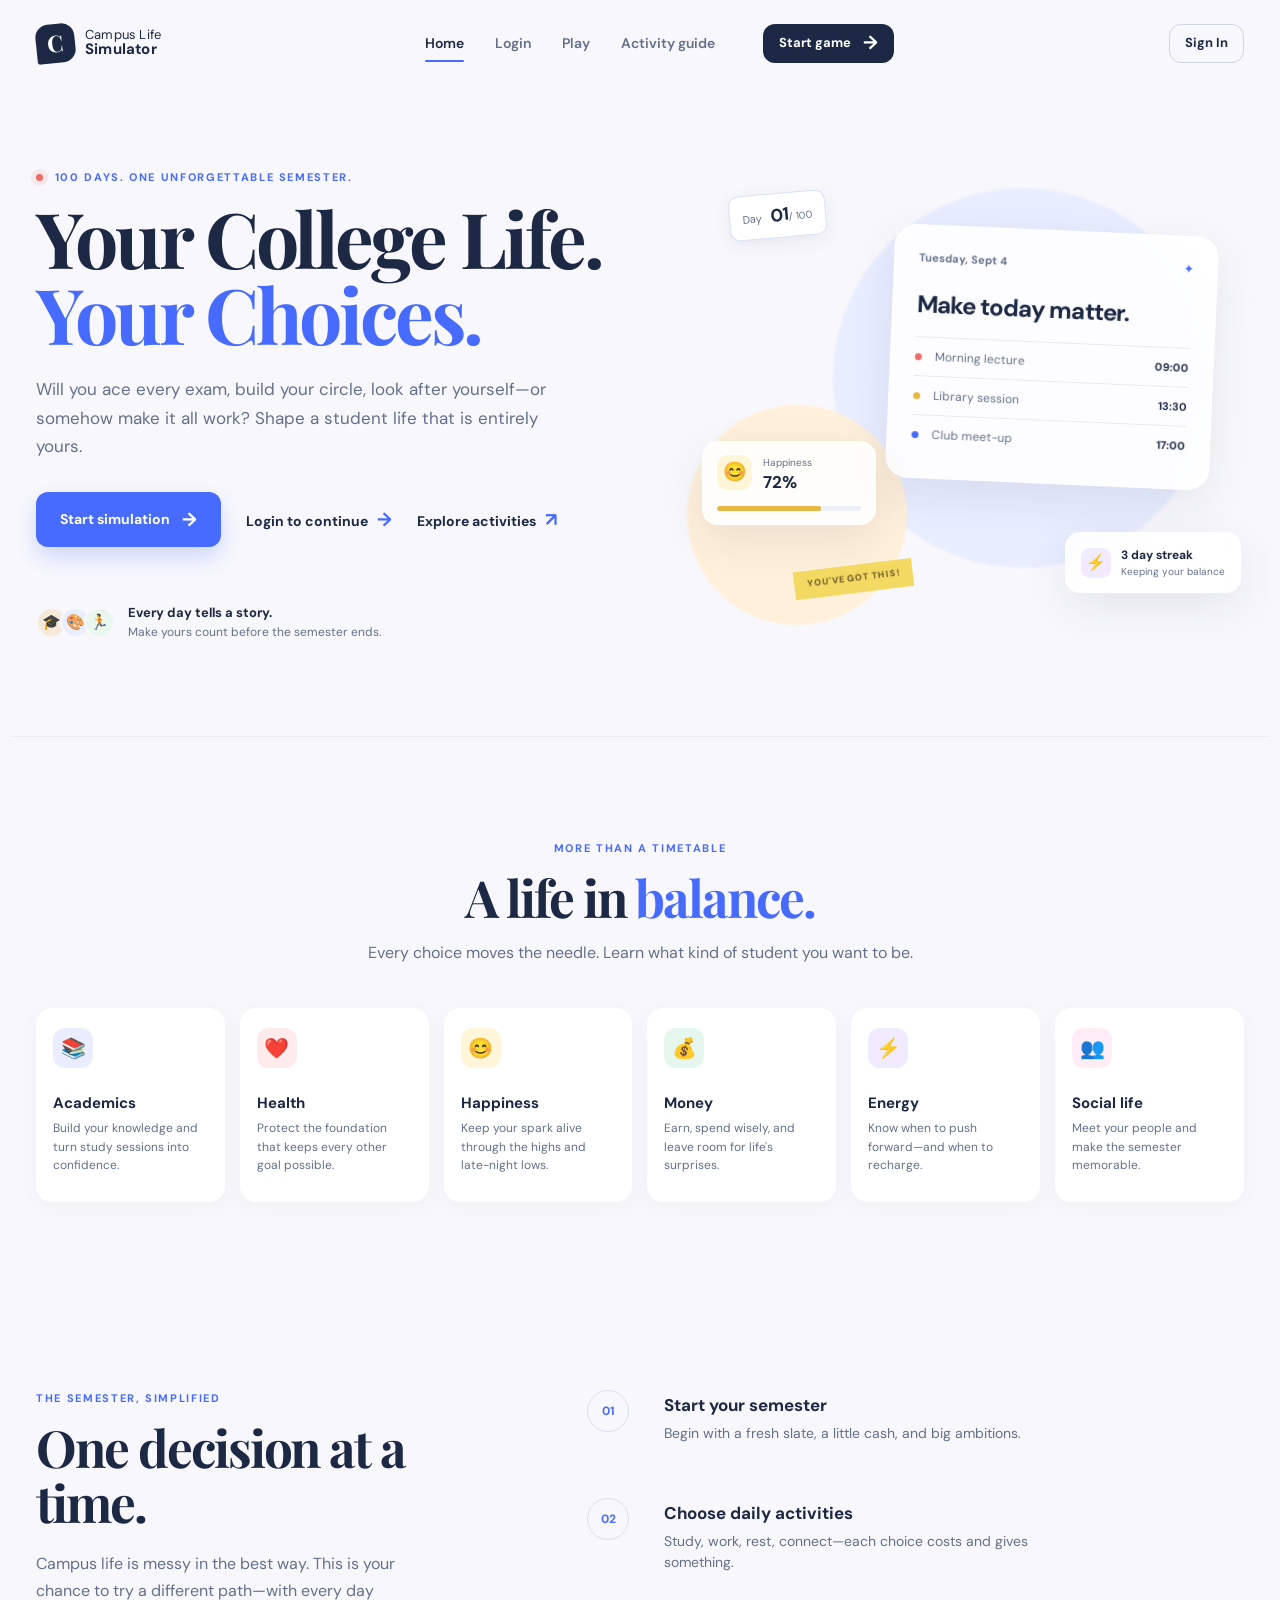
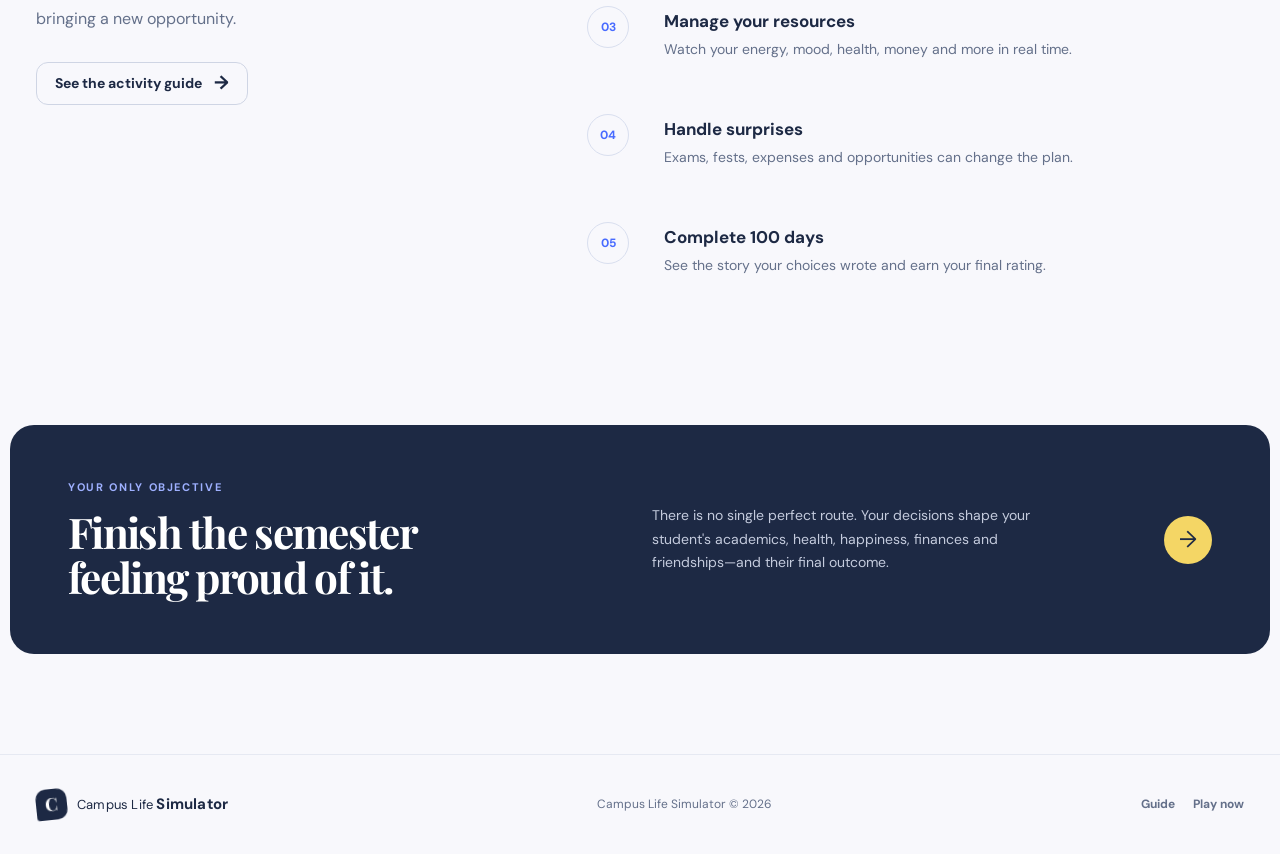
==== commit 63ddfb46: "Improve home and login pages" ====
--- a/index.html
+++ b/index.html
@@ -14,10 +14,16 @@
   <header class="site-header">
     <a class="brand" href="index.html" aria-label="Campus Life Simulator home"><span class="brand-mark">C</span><span>Campus Life<br><strong>Simulator</strong></span></a>
     <nav class="site-nav" aria-label="Primary navigation">
-      <a class="active" href="index.html">Home</a>
-      <a href="game.html">Play</a>
-      <a href="activities.html">Activity guide</a>
-    </nav>
+
+<a class="active" href="index.html">Home</a>
+
+<a href="login.html">Login</a>
+
+<a href="game.html">Play</a>
+
+<a href="activities.html">Activity guide</a>
+
+</nav>
     <button class="btn btn-small btn-dark" type="button" data-start-game>Start game <span>→</span></button>
   </header>
 
@@ -28,10 +34,16 @@
         <h1>Your College Life.<br><em>Your Choices.</em></h1>
         <p class="hero-text">Will you ace every exam, build your circle, look after yourself—or somehow make it all work? Shape a student life that is entirely yours.</p>
         <div class="hero-actions">
-          <button class="btn btn-primary btn-large" type="button" data-start-game>Start simulation <span>→</span></button>
-          <a class="text-link" href="activities.html">Explore activities <span>↗</span></a>
-        </div>
-        <div class="hero-proof">
+
+<button class="btn btn-primary btn-large" type="button" data-start-game>
+Start simulation <span>→</span>
+</button>
+
+<a class="text-link" href="login.html">Login to continue <span>→</span></a>
+
+<a class="text-link" href="activities.html">Explore activities <span>↗</span></a>
+
+</div>        <div class="hero-proof">
           <div class="avatar-stack" aria-hidden="true"><span>🎓</span><span>🎨</span><span>🏃</span></div>
           <p><strong>Every day tells a story.</strong><br>Make yours count before the semester ends.</p>
         </div>
